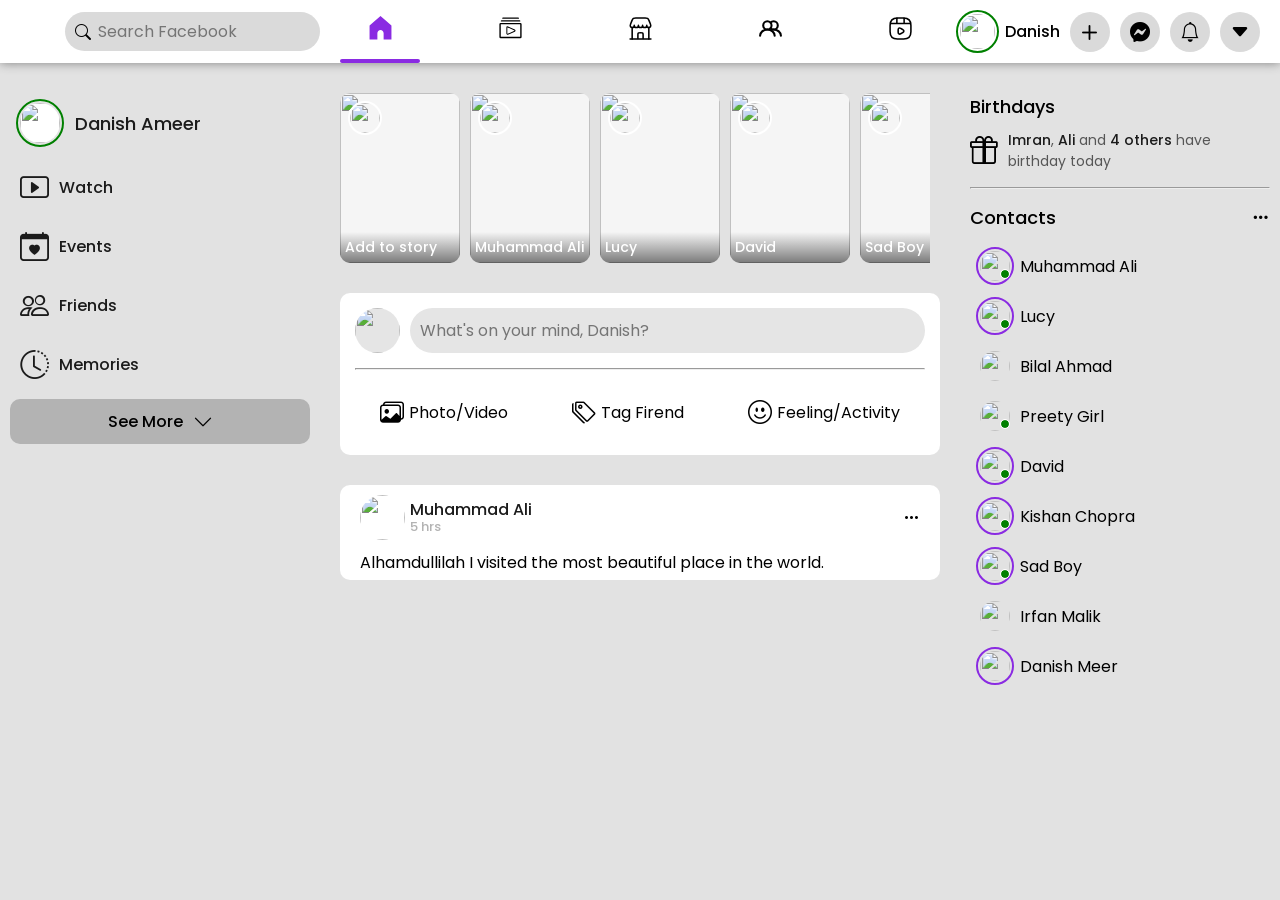
==== homepage.html @ 8c3e6c97 "first commit" ====
<!DOCTYPE html>
<html lang="en">

<head>
    <meta charset="UTF-8">
    <meta name="viewport" content="width=device-width, initial-scale=1.0">
    <title>Facebook</title>
    <link rel="shortcut icon"
        href="https://upload.wikimedia.org/wikipedia/commons/thumb/b/b9/2023_Facebook_icon.svg/960px-2023_Facebook_icon.svg.png?_=20231011122028"
        type="image/x-icon">
    <link rel="stylesheet" href="https://cdn.jsdelivr.net/npm/bootstrap-icons@1.13.1/font/bootstrap-icons.min.css">
    <link rel="stylesheet" href="root.css">
    <link rel="stylesheet" href="homepage.css">
</head>

<body>
    <!-- navbar -->
    <nav>
        <div class="nav-cont">
            <div class="left-side">
                <div class="logo">
                    <img width="30px"
                        src="https://upload.wikimedia.org/wikipedia/commons/thumb/b/b9/2023_Facebook_icon.svg/960px-2023_Facebook_icon.svg.png?_=20231011122028"
                        alt="">
                </div>
                <div class="search-input">
                    <label for="search">
                        <i class="bi bi-search"></i>
                    </label>
                    <input type="text" placeholder="Search Facebook" name="search" id="search">
                </div>
            </div>
            <ul class="nav-menu">
                <li class="active">
                    <a href="">
                        <svg width="256px" height="256px" viewBox="0 0 16 16" fill="none"
                            xmlns="http://www.w3.org/2000/svg">
                            <g id="SVGRepo_bgCarrier" stroke-width="0"></g>
                            <g id="SVGRepo_tracerCarrier" stroke-linecap="round" stroke-linejoin="round"></g>
                            <g id="SVGRepo_iconCarrier">
                                <path
                                    d="M1 6V15H6V11C6 9.89543 6.89543 9 8 9C9.10457 9 10 9.89543 10 11V15H15V6L8 0L1 6Z"
                                    fill="bluevoilet"></path>
                            </g>
                        </svg>
                    </a>
                    <span class="tool-tip">Home</span>
                </li>
                <li>
                    <a href="">
                        <svg fill="#000000" width="256px" height="256px" viewBox="0 0 36 36" version="1.1"
                            preserveAspectRatio="xMidYMid meet" xmlns="http://www.w3.org/2000/svg"
                            xmlns:xlink="http://www.w3.org/1999/xlink">
                            <g id="SVGRepo_bgCarrier" stroke-width="0"></g>
                            <g id="SVGRepo_tracerCarrier" stroke-linecap="round" stroke-linejoin="round"></g>
                            <g id="SVGRepo_iconCarrier">
                                <title>video-gallery-line</title>
                                <path
                                    d="M32.12,10H3.88A1.88,1.88,0,0,0,2,11.88V30.12A1.88,1.88,0,0,0,3.88,32H32.12A1.88,1.88,0,0,0,34,30.12V11.88A1.88,1.88,0,0,0,32.12,10ZM32,30H4V12H32Z"
                                    class="clr-i-outline clr-i-outline-path-1"></path>
                                <path d="M30.14,3h0a1,1,0,0,0-1-1h-22a1,1,0,0,0-1,1h0V4h24Z"
                                    class="clr-i-outline clr-i-outline-path-2"></path>
                                <path d="M32.12,7V7a1,1,0,0,0-1-1h-26a1,1,0,0,0-1,1h0V8h28Z"
                                    class="clr-i-outline clr-i-outline-path-3"></path>
                                <path
                                    d="M12.82,26.79a1.74,1.74,0,0,0,.93.28,1.68,1.68,0,0,0,.69-.15l9.77-4.36a1.69,1.69,0,0,0,0-3.1L14.44,15.1a1.7,1.7,0,0,0-2.39,1.55v8.72A1.7,1.7,0,0,0,12.82,26.79Zm.63-10.14a.29.29,0,0,1,.14-.25.3.3,0,0,1,.16,0,.27.27,0,0,1,.12,0l9.77,4.35a.29.29,0,0,1,.18.28.28.28,0,0,1-.18.27l-9.77,4.36a.28.28,0,0,1-.28,0,.31.31,0,0,1-.14-.25Z"
                                    class="clr-i-outline clr-i-outline-path-4"></path>
                                <rect x="0" y="0" width="36" height="36" fill-opacity="0"></rect>
                            </g>
                        </svg>
                    </a>
                    <span class="tool-tip">Videos</span>
                </li>
                <li>
                    <a href="">
                        <svg width="256px" height="256px" viewBox="0 0 24 24" fill="none"
                            xmlns="http://www.w3.org/2000/svg" stroke="#000000">
                            <g id="SVGRepo_bgCarrier" stroke-width="0"></g>
                            <g id="SVGRepo_tracerCarrier" stroke-linecap="round" stroke-linejoin="round"></g>
                            <g id="SVGRepo_iconCarrier">
                                <path d="M22 22H2" stroke="#000000" stroke-width="1.5" stroke-linecap="round"></path>
                                <path d="M20 22V11" stroke="#000000" stroke-width="1.5" stroke-linecap="round"></path>
                                <path d="M4 22V11" stroke="#000000" stroke-width="1.5" stroke-linecap="round"></path>
                                <path
                                    d="M16.5278 2H7.47214C6.26932 2 5.66791 2 5.18461 2.2987C4.7013 2.5974 4.43234 3.13531 3.89443 4.21114L2.49081 7.75929C2.16652 8.57905 1.88279 9.54525 2.42867 10.2375C2.79489 10.7019 3.36257 11 3.99991 11C5.10448 11 5.99991 10.1046 5.99991 9C5.99991 10.1046 6.89534 11 7.99991 11C9.10448 11 9.99991 10.1046 9.99991 9C9.99991 10.1046 10.8953 11 11.9999 11C13.1045 11 13.9999 10.1046 13.9999 9C13.9999 10.1046 14.8953 11 15.9999 11C17.1045 11 17.9999 10.1046 17.9999 9C17.9999 10.1046 18.8953 11 19.9999 11C20.6373 11 21.205 10.7019 21.5712 10.2375C22.1171 9.54525 21.8334 8.57905 21.5091 7.75929L20.1055 4.21114C19.5676 3.13531 19.2986 2.5974 18.8153 2.2987C18.332 2 17.7306 2 16.5278 2Z"
                                    stroke="#000000" stroke-width="1.5" stroke-linejoin="round"></path>
                                <path
                                    d="M9.5 21.5V18.5C9.5 17.5654 9.5 17.0981 9.70096 16.75C9.83261 16.522 10.022 16.3326 10.25 16.201C10.5981 16 11.0654 16 12 16C12.9346 16 13.4019 16 13.75 16.201C13.978 16.3326 14.1674 16.522 14.299 16.75C14.5 17.0981 14.5 17.5654 14.5 18.5V21.5"
                                    stroke="#000000" stroke-width="1.5" stroke-linecap="round"></path>
                            </g>
                        </svg>
                    </a>
                    <span class="tool-tip">Shop</span>
                </li>
                <li>
                    <a href="">
                        <svg width="256px" height="256px" viewBox="0 0 24 24" fill="none"
                            xmlns="http://www.w3.org/2000/svg">
                            <g id="SVGRepo_bgCarrier" stroke-width="0"></g>
                            <g id="SVGRepo_tracerCarrier" stroke-linecap="round" stroke-linejoin="round"></g>
                            <g id="SVGRepo_iconCarrier">
                                <circle cx="9" cy="9" r="4" stroke="#000000" stroke-linecap="round"
                                    stroke-linejoin="round" stroke-width="2"></circle>
                                <path d="M16 19C16 15.6863 12.866 13 9 13C5.13401 13 2 15.6863 2 19" stroke="#000000"
                                    stroke-linecap="round" stroke-linejoin="round" stroke-width="2"></path>
                                <path
                                    d="M15 13C17.2091 13 19 11.2091 19 9C19 6.79086 17.2091 5 15 5C13.8053 5 12.7329 5.52375 12 6.35418"
                                    stroke="#000000" stroke-linecap="round" stroke-linejoin="round" stroke-width="2">
                                </path>
                                <path d="M22 19C22 15.6863 18.866 13 15 13C14.1928 13 12.897 12.7069 12 11.7655"
                                    stroke="#000000" stroke-linecap="round" stroke-linejoin="round" stroke-width="2">
                                </path>
                            </g>
                        </svg>
                    </a>
                    <span class="tool-tip">People</span>
                </li>
                <li>
                    <a href="">
                        <svg width="256px" height="256px" viewBox="0 0 24 24" fill="none"
                            xmlns="http://www.w3.org/2000/svg">
                            <g id="SVGRepo_bgCarrier" stroke-width="0"></g>
                            <g id="SVGRepo_tracerCarrier" stroke-linecap="round" stroke-linejoin="round"></g>
                            <g id="SVGRepo_iconCarrier">
                                <path d="M22 15V9C22 4 20 2 15 2H9C4 2 2 4 2 9V15C2 20 4 22 9 22H15C20 22 22 20 22 15Z"
                                    stroke="#000000" stroke-width="1.5" stroke-linecap="round" stroke-linejoin="round">
                                </path>
                                <path d="M2.52002 7.11011H21.48" stroke="#000000" stroke-width="1.5"
                                    stroke-linecap="round" stroke-linejoin="round"></path>
                                <path d="M8.52002 2.11011V6.97011" stroke="#000000" stroke-width="1.5"
                                    stroke-linecap="round" stroke-linejoin="round"></path>
                                <path d="M15.48 2.11011V6.52011" stroke="#000000" stroke-width="1.5"
                                    stroke-linecap="round" stroke-linejoin="round"></path>
                                <path
                                    d="M9.75 14.4501V13.2501C9.75 11.7101 10.84 11.0801 12.17 11.8501L13.21 12.4501L14.25 13.0501C15.58 13.8201 15.58 15.0801 14.25 15.8501L13.21 16.4501L12.17 17.0501C10.84 17.8201 9.75 17.1901 9.75 15.6501V14.4501V14.4501Z"
                                    stroke="#000000" stroke-width="1.5" stroke-miterlimit="10" stroke-linecap="round"
                                    stroke-linejoin="round"></path>
                            </g>
                        </svg>
                    </a>
                    <span class="tool-tip">Reels</span>
                </li>
            </ul>
            <div class="right-side">
                <div class="prof-dets">
                    <div class="prof-img">
                        <img width="30px" src="https://avatars.githubusercontent.com/u/249313678?v=4" alt="">
                    </div>
                    <span class="prof-name">Danish</span>
                </div>
                <div class="add item"><i class="bi bi-plus"></i></div>
                <div class="msg item"><i class="bi bi-messenger"></i></div>
                <div class="noti item"><i class="bi bi-bell"></i></div>
                <div class="more item"><i class="bi bi-caret-down-fill"></i></div>
            </div>
        </div>
    </nav>
    <!-- main section -->

    <main>
        <aside class="aside-left">
            <div class="prof-dets">
                <div class="prof-img">
                    <img src="https://avatars.githubusercontent.com/u/249313678?v=4" alt="">
                </div>
                <span class="prof-name">Danish Ameer</span>
            </div>
            <ul class="more-menu">
                <li>
                    <div class="icon">
                        <i class="bi bi-play-btn"></i>
                    </div>
                    <span class="item-name">Watch</span>
                </li>
                <li>
                    <div class="icon">
                        <i class="bi bi-calendar-heart"></i>
                    </div>
                    <span class="item-name">Events</span>
                </li>
                <li>
                    <div class="icon">
                        <i class="bi bi-people"></i>
                    </div>
                    <span class="item-name">Friends</span>
                </li>
                <li>
                    <div class="icon">
                        <i class="bi bi-clock-history"></i>
                    </div>
                    <span class="item-name">Memories</span>
                </li>
            </ul>
            <button type="button">See More <i class="bi bi-chevron-down"></i></button>
        </aside>
        <section class="main-sec-cont">
            <div class="stories-cont">
                <div class="story ">
                    <div class="bg-img">
                        <img src="https://avatars.githubusercontent.com/u/249313678?v=4" alt="">
                    </div>
                    <div class="prof-img">
                        <img src="https://png.pngtree.com/png-vector/20190507/ourmid/pngtree-vector-plus-icon-png-image_1024584.jpg"
                            alt="">
                    </div>
                    <p class="prof-name">Add to story</p>
                </div>
                <div class="story ">
                    <div class="bg-img">
                        <img src="https://encrypted-tbn0.gstatic.com/images?q=tbn:ANd9GcSyyowoSVfkyLYwXK9hu4rnxedc4bpTRmpwbg&s"
                            alt="">
                    </div>
                    <div class="prof-img">
                        <img src="https://media.easy-peasy.ai/4e600a82-8aac-4abb-95cd-f87cc9125a0f/18ea5802-d34e-4fbb-91e2-99baebb2eac9_medium.webp"
                            alt="">
                    </div>
                    <p class="prof-name">Muhammad Ali</p>
                </div>
                <div class="story ">
                    <div class="bg-img">
                        <img src="https://encrypted-tbn0.gstatic.com/images?q=tbn:ANd9GcRaJtcr0tvJyIJ3bU47oInK6UML7edSPDp4Lg&s"
                            alt="">
                    </div>
                    <div class="prof-img">
                        <img src="https://encrypted-tbn0.gstatic.com/images?q=tbn:ANd9GcSJkeHjJyHrtDaFXxUzGBcpQUnS7YbdPcg_ew&s"
                            alt="">
                    </div>
                    <p class="prof-name">Lucy</p>
                </div>
                <div class="story ">
                    <div class="bg-img">
                        <img src="https://media.istockphoto.com/id/1464853466/photo/place-of-work.jpg?s=612x612&w=0&k=20&c=Jn0W-oZdBjtm80gWhWzropUeWoODxYrxbWIkniAbhGc="
                            alt="">
                    </div>
                    <div class="prof-img">
                        <img src="https://photos.peopleimages.com/picture/202303/2681929-happy-black-man-mature-or-selfie-portrait-for-about-us-company-profile-picture-or-ceo-business-introduction.-smile-face-or-corporate-photography-of-manager-person-worker-or-employee-social-media-fit_400_400.jpg"
                            alt="">
                    </div>
                    <p class="prof-name">David</p>
                </div>
                <div class="story ">
                    <div class="bg-img">
                        <img src="https://encrypted-tbn0.gstatic.com/images?q=tbn:ANd9GcSh-D4uCWFrKYo9IDyHo9h3dfIRIH28ISHL2Q&s"
                            alt="">
                    </div>
                    <div class="prof-img">
                        <img src="https://encrypted-tbn0.gstatic.com/images?q=tbn:ANd9GcQz1mHFSD9UAf9NKkI7_buBIIOdn6AY5rxqAA&s"
                            alt="">
                    </div>
                    <p class="prof-name">Sad Boy</p>
                </div>
                <div class="story ">
                    <div class="bg-img">
                        <img src="https://encrypted-tbn0.gstatic.com/images?q=tbn:ANd9GcTbkA5cUFYkaRHriVeLFilkXeFhyjv252KnuA&s"
                            alt="">
                    </div>
                    <div class="prof-img">
                        <img src="https://encrypted-tbn0.gstatic.com/images?q=tbn:ANd9GcQ-23dNQNIIkiwIhbvD9lIvOMR7Zm26zTYkqw&s"
                            alt="">
                    </div>
                    <p class="prof-name">Kishan Chopra</p>
                </div>
                <div class="story ">
                    <div class="bg-img">
                        <img src="https://encrypted-tbn0.gstatic.com/images?q=tbn:ANd9GcSG32E9VTuCu1IW-3ut6RhnjlSixevcps2TuQ&s"
                            alt="">
                    </div>
                    <div class="prof-img">
                        <img src="https://scontent.fmux3-1.fna.fbcdn.net/v/t1.6435-9/50709916_2341211132831811_113607541451128832_n.jpg?_nc_cat=111&ccb=1-7&_nc_sid=1d70fc&_nc_ohc=S-Qa67lyi58Q7kNvwFRO7CC&_nc_oc=AdptmBiIepZ-dM-hOTfy1mi5b1whLYm_A-idLz_Z0bTMRWYeZ6iFYXzIFU-i2W3F_Q8&_nc_zt=23&_nc_ht=scontent.fmux3-1.fna&_nc_gid=CJhm027yJUnaJ3rhffE8vA&oh=00_Af1sWTPNnsTs9FbyLO6IcBuC59jq0GmxvsFl0gyFw9_kSg&oe=6A11D015"
                            alt="">
                    </div>
                    <p class="prof-name">Danish Meer</p>
                </div>
            </div>

            <!-- add new post  -->


            <div class="add-new-card">
                <div class="prof-cont">
                    <div class="prof-img">
                        <img src="https://avatars.githubusercontent.com/u/249313678?v=4" alt="">
                    </div>
                    <div class="input-cont">
                        <input type="text" name="addNew" id="addNew" placeholder="What's on your mind, Danish?">
                    </div>
                </div>
                <hr>
                <div class="others">
                    <div class="item">
                        <i class="bi bi-images"></i><span class="item-name">Photo/Video</span>
                    </div>
                    <div class="item">
                        <i class="bi bi-tags"></i><span class="item-name">Tag Firend</span>
                    </div>
                    <div class="item">
                        <i class="bi bi-emoji-smile "></i><span class="item-name">Feeling/Activity</span>
                    </div>
                </div>
            </div>
            <!-- posts container -->

            <div class="posts-cont">
                <div class="post">
                    <div class="header">
                        <div class="prof-dets">
                            <div class="prof-img">
                                <img src="https://avatars.githubusercontent.com/u/249313678?v=4" alt="">
                            </div>
                            <div class="o-dets">
                                <p class="name">Muhammad Ali</p>
                                <p class="time">5 hrs</p>
                            </div>
                        </div>
                        <i class="bi bi-three-dots"></i>
                    </div>
                    <div class="body">
                        <p class="post-desc">Alhamdullilah I visited the most beautiful place in the world. </p>
                        <div class="post-img">
                            <img src="https://encrypted-tbn0.gstatic.com/images?q=tbn:ANd9GcT77kRMbeD5YNk72VRYE_g3BElUilWmkKG0Ug&s"
                                alt="">
                        </div>
                    </div>
                </div>
            </div>
            <!-- ----------------------------------------- -->
        </section>
        <aside class="aside-right">
            <div class="birthday">
                <p class="title">Birthdays</p>
                <div class="dts-cont">
                    <i class="bi bi-gift"></i>
                    <p class="desc">
                        <b>Imran</b>, <b>Ali</b> and <b>4 others</b> have birthday today
                    </p>
                </div>
            </div>
            <hr>
            <div class="contacts">
                <p class="title"><span>Contacts</span> <i class="bi bi-three-dots"></i></p>
                <ul class="contact-menu">
                    <li class="story">
                        <div class="img-cont">
                            <div class="prof-img">
                                <img src="https://media.easy-peasy.ai/4e600a82-8aac-4abb-95cd-f87cc9125a0f/18ea5802-d34e-4fbb-91e2-99baebb2eac9_medium.webp"
                                    alt="">
                            </div>
                            <div class="online-dot"></div>
                        </div>
                        <div class="prof-name">Muhammad Ali</div>
                    </li>
                    <li class="story">
                        <div class="img-cont">
                            <div class="prof-img">
                                <img src="https://encrypted-tbn0.gstatic.com/images?q=tbn:ANd9GcSJkeHjJyHrtDaFXxUzGBcpQUnS7YbdPcg_ew&s"
                                    alt="">
                            </div>
                            <div class="online-dot"></div>
                        </div>
                        <div class="prof-name">Lucy</div>
                    </li>
                    <li>
                        <div class="img-cont">
                            <div class="prof-img">
                                <img src="https://png.pngtree.com/png-vector/20230831/ourmid/pngtree-man-avatar-image-for-profile-png-image_9197908.png"
                                    alt="">
                            </div>
                        </div>
                        <div class="prof-name">Bilal Ahmad</div>
                    </li>
                    <li>
                        <div class="img-cont">
                            <div class="prof-img">
                                <img src="https://encrypted-tbn0.gstatic.com/images?q=tbn:ANd9GcQrO2BAJjCnm-GXIKCAHYJ-S8gvEP3we1zn-g&s"
                                    alt="">
                            </div>
                            <div class="online-dot"></div>
                        </div>
                        <div class="prof-name">Preety Girl</div>
                    </li>
                    <li class="story">
                        <div class="img-cont">
                            <div class="prof-img">
                                <img src="https://photos.peopleimages.com/picture/202303/2681929-happy-black-man-mature-or-selfie-portrait-for-about-us-company-profile-picture-or-ceo-business-introduction.-smile-face-or-corporate-photography-of-manager-person-worker-or-employee-social-media-fit_400_400.jpg"
                                    alt="">
                            </div>
                            <div class="online-dot"></div>
                        </div>
                        <div class="prof-name">David</div>
                    </li>
                    <li class="story">
                        <div class="img-cont">
                            <div class="prof-img">
                                <img src="https://encrypted-tbn0.gstatic.com/images?q=tbn:ANd9GcQ-23dNQNIIkiwIhbvD9lIvOMR7Zm26zTYkqw&s"
                                    alt="">
                            </div>
                            <div class="online-dot"></div>
                        </div>
                        <div class="prof-name">Kishan Chopra</div>
                    </li>
                    <li class="story">
                        <div class="img-cont">
                            <div class="prof-img">
                                <img src="https://encrypted-tbn0.gstatic.com/images?q=tbn:ANd9GcQz1mHFSD9UAf9NKkI7_buBIIOdn6AY5rxqAA&s"
                                    alt="">
                            </div>
                            <div class="online-dot"></div>
                        </div>
                        <div class="prof-name">Sad Boy</div>
                    </li>
                    <li>
                        <div class="img-cont">
                            <div class="prof-img">
                                <img src="https://encrypted-tbn0.gstatic.com/images?q=tbn:ANd9GcQmBTvX6oxm-0qkAXBAo6LDeZBYQ4RMPyHiAw&s"
                                    alt="">
                            </div>
                        </div>
                        <div class="prof-name">Irfan Malik</div>
                    </li>
                    <li class="story">
                        <div class="img-cont">
                            <div class="prof-img">
                                <img src="https://scontent.fmux3-1.fna.fbcdn.net/v/t1.6435-9/50709916_2341211132831811_113607541451128832_n.jpg?_nc_cat=111&ccb=1-7&_nc_sid=1d70fc&_nc_ohc=S-Qa67lyi58Q7kNvwFRO7CC&_nc_oc=AdptmBiIepZ-dM-hOTfy1mi5b1whLYm_A-idLz_Z0bTMRWYeZ6iFYXzIFU-i2W3F_Q8&_nc_zt=23&_nc_ht=scontent.fmux3-1.fna&_nc_gid=CJhm027yJUnaJ3rhffE8vA&oh=00_Af1sWTPNnsTs9FbyLO6IcBuC59jq0GmxvsFl0gyFw9_kSg&oe=6A11D015"
                                    alt="">
                            </div>
                        </div>
                        <div class="prof-name">Danish Meer</div>
                    </li>
                </ul>
            </div>
        </aside>
    </main>
</body>

</html>
---- root.css ----
@import url('https://fonts.googleapis.com/css2?family=Poppins:ital,wght@0,100;0,200;0,300;0,400;0,500;0,600;0,700;0,800;0,900;1,100;1,200;1,300;1,400;1,500;1,600;1,700;1,800;1,900&display=swap');

* {
    padding: 0;
    margin: 0;
    box-sizing: border-box;
}

body {
    font-family: "Poppins", Segoe UI Historic, Segoe UI, Helvetica, Arial, sans-serif;
}

input,
button {
    font-family: "Poppins", sans-serif !important;
}
---- homepage.css ----
body {
    background-color: rgb(226, 226, 226);
}

nav {
    position: relative;
    width: 100%;
    box-shadow: 0 0 10px grey;
    background-color: #fff;
}

nav .nav-cont {
    display: grid;
    grid-template-columns: 300px 1fr 300px;
    padding: 0 20px;
    align-items: center;
    height: 63px;
}

/* left side of nav bar */
nav .nav-cont .left-side {
    display: grid;
    grid-template-columns: 40px 1fr;
    gap: 5px;
    align-items: center;
}

nav .nav-cont .left-side .logo {
    height: 40px;
}

nav .nav-cont .left-side .logo img {
    height: 100%;
    width: auto;
}

nav .nav-cont .left-side .search-input {
    position: relative;
    overflow: hidden;
    border-radius: 100px;
    background-color: rgb(218, 218, 218);
}

nav .nav-cont .left-side .search-input label {
    position: absolute;
    top: 50%;
    transform: translateY(-50%);
    left: 10px;
}

nav .nav-cont .left-side .search-input input {
    padding: 7px 7px 7px 33px;
    font-size: 16px;
    background-color: transparent;
    border: none;
    outline: none;
}

nav .nav-cont .nav-menu {
    list-style: none;
    padding: 0 20px;
    display: flex;
    position: relative;
    justify-content: space-between;
    align-items: center;
}

nav .nav-cont .nav-menu li {
    position: relative;
    max-width: 80px;
    display: flex;
    justify-content: center;
    align-items: center;
    width: 100%;
}

nav .nav-cont .nav-menu li svg {
    width: 25px;
    height: 25px;
}

nav .nav-cont .nav-menu li.active svg {
    fill: blueviolet;
}

nav .nav-cont .nav-menu li.active::after {
    content: '';
    position: absolute;
    left: 0;
    bottom: -15px;
    border-radius: 100px;
    width: 100%;
    background-color: blueviolet;
    height: 4px;
}

nav .nav-cont .nav-menu li a {
    text-decoration: none;
}

nav .nav-cont .nav-menu li .tool-tip {
    position: absolute;
    bottom: -30px;
    background-color: #fff;
    border-radius: 5px;
    box-shadow: 1px 1px 5px rgba(0, 0, 0, 0.1);
    padding: 5px 10px;
    opacity: 0;
    pointer-events: none;
    transition: all 0.3s ease;
}

nav .nav-cont .nav-menu li:hover .tool-tip {
    opacity: 1;
    bottom: -60px;
}

nav .nav-cont .right-side {
    justify-content: space-between;
    align-items: center;
    display: flex;
}

nav .nav-cont .right-side .prof-dets {
    display: flex;
    align-items: center;
    gap: 10px;
}

nav .nav-cont .right-side .prof-dets .prof-img {
    height: 35px;
    width: 35px;
    border-radius: 50%;
    overflow: hidden;
    outline: 2px solid green;
    outline-offset: 2px;
}

nav .nav-cont .right-side .prof-dets .prof-img img {
    width: 100%;
    height: 100%;
    object-fit: cover;
}

nav .nav-cont .right-side .prof-dets .prof-name {
    font-weight: 500;
}

nav .nav-cont .right-side .item {
    background-color: rgb(218, 218, 218);
    width: 40px;
    height: 40px;
    border-radius: 50%;
    display: flex;
    justify-content: center;
    align-items: center;
    cursor: pointer;
    font-size: 20px;
}

nav .nav-cont .right-side .item:hover {
    background-color: rgb(230, 230, 230);
}

nav .nav-cont .right-side .item i {
    display: flex;
    justify-content: center;
    align-items: center;
}

nav .nav-cont .right-side .item.add {
    font-size: 30px;
}

/* mains ection */

main {
    height: calc(100vh - 70px);
    overflow: hidden;
    display: grid;
    grid-template-columns: 320px 1fr 320px;
    gap: 20px;
}

main .aside-left::-webkit-scrollbar {
    display: none;
}

main .aside-left {
    overflow-x: hidden;
    overflow: scroll;
    height: 100%;
    padding: 30px 10px;
}

main .aside-left .prof-dets {
    display: flex;
    align-items: center;
    gap: 15px;
    cursor: pointer;
    padding: 10px;
    border-radius: 10px;
    margin-bottom: 10px;
}

main .aside-left .prof-dets:hover {
    background-color: rgb(218, 218, 218);
}

main .aside-left .prof-dets .prof-img {
    width: 40px;
    height: 40px;
    border-radius: 50%;
    outline: 2px solid green;
    outline-offset: 2px;
    overflow: hidden;
}

main .aside-left .prof-dets .prof-img img {
    width: 100%;
    height: 100%;
    background-color: #fff;
}

main .aside-left .prof-dets .prof-name {
    font-size: 18px;
    font-weight: 500;
    color: #1b1b1b;
}

/* ul of left aside */

.aside-left .more-menu {
    display: grid;
    grid-template-columns: 1fr;
    gap: 10px;
    margin-bottom: 10px;
}

.aside-left .more-menu li {
    padding: 10px;
    display: flex;
    align-items: center;
    border-radius: 10px;
    gap: 10px;
    color: #1b1b1b;
    cursor: pointer;
}

.aside-left .more-menu li:hover {
    background-color: rgb(218, 218, 218);
}

.aside-left .more-menu li .icon i {
    font-size: 29px;
    display: flex;
    justify-content: center;
    align-items: center;
}

.aside-left .more-menu li .item-name {
    font-weight: 500;
}

.aside-left>button {
    width: 100%;
    padding: 10px 20px;
    cursor: pointer;
    border-radius: 10px;
    background-color: rgb(179, 179, 179);
    border: none;
    font-weight: 500;
    font-size: 16px;
    display: flex;
    justify-content: center;
    align-items: center;
    gap: 10px;
}

.aside-left>button:hover {
    background-color: rgb(150, 150, 150);
}

.aside-left>button i {
    font-size: 20px;
    display: flex;
    justify-content: center;
    align-items: center;
}

/* main section container */
.main-sec-cont::-webkit-scrollbar {
    display: none;
}

.main-sec-cont {
    padding: 30px 0;
    overflow: scroll;
    overflow-x: hidden;
}

/* stories */

.main-sec-cont .stories-cont::-webkit-scrollbar {
    display: none;
}

.main-sec-cont .stories-cont {
    display: grid;
    grid-template-columns: repeat(8, 1fr);
    gap: 10px;
    overflow: scroll;
    overflow-y: hidden;
    width: calc(100vw - 690px);
}

.main-sec-cont .stories-cont .story {
    position: relative;
    width: 120px;
    height: 170px;
    border-radius: 10px;
    cursor: pointer;
    overflow: hidden;
}

.main-sec-cont .stories-cont .story .bg-img {
    width: 100%;
    background-color: rgb(245, 245, 245);
    height: 100%;
    transition: all 0.3s ease-in-out;
}

.main-sec-cont .stories-cont .story .bg-img img {
    object-fit: cover;
    width: 100%;
    height: 100%;
}

.main-sec-cont .stories-cont .story .prof-name {
    position: absolute;
    bottom: 0;
    left: 0;
    font-weight: 500;
    font-size: 14px;
    padding: 5px;
    color: #fff;
    width: 100%;
    background: linear-gradient(to top, rgba(0, 0, 0, 0.5), rgba(0, 0, 0, 0));
}

.main-sec-cont .stories-cont .story .prof-img {
    width: 30px;
    height: 30px;
    border-radius: 50%;
    outline: 2px solid #fff;
    position: absolute;
    top: 10px;
    left: 10px;
    overflow: hidden;
}


.main-sec-cont .stories-cont .story .prof-img img {
    width: 100%;
    height: 100%;
    object-fit: cover;
}

.main-sec-cont .stories-cont .story:hover .bg-img {
    scale: 1.05;
}


/* card of adding new posts */

.add-new-card {
    background-color: #fff;
    margin: 30px 0;
    border-radius: 10px;
    padding: 15px;
}

.add-new-card .prof-cont {
    display: grid;
    grid-template-columns: 40px 1fr;
    gap: 15px;
    align-items: center;
    margin-bottom: 15px;
}

.add-new-card .prof-cont .prof-img {
    width: 45px;
    height: 45px;
    border-radius: 50%;
    overflow: hidden;
}

.add-new-card .prof-cont .prof-img img {
    width: 100%;
    height: 100%;
    object-fit: cover;
    background-color: rgba(0, 0, 0, 0.1);
}

.add-new-card .prof-cont input {
    width: 100%;
    border-radius: 1000px;
    padding: 10px;
    border: none;
    background-color: rgb(229, 229, 229);
    font-size: 16px;
}

.add-new-card .others {
    margin-top: 15px;
    display: flex;
    justify-content: space-between;
    padding: 0 10px;
}

.add-new-card .others .item {
    background-color: transparent;
    padding: 10px 15px;
    border-radius: 10px;
    cursor: pointer;
    display: flex;
    align-items: center;
    gap: 5px;
}

.add-new-card .others .item i {
    font-size: 24px;
}

.add-new-card .others .item:hover {
    background-color: rgb(245, 245, 245);
}

/* posts container */

.posts-cont {
    display: grid;
    grid-template-columns: 1fr;
    gap: 20px;
}

.posts-cont .post {
    overflow: hidden;
    background-color: #fff;
    border-radius: 10px;
}

.posts-cont .post .header {
    display: flex;
    padding: 10px 20px;
    justify-content: space-between;
    align-items: center;
}

.posts-cont .post .header .prof-dets {
    display: flex;
    align-items: center;
    gap: 5px;
}

.posts-cont .post .header .prof-dets .prof-img {
    width: 45px;
    height: 45px;
    overflow: hidden;
    border-radius: 50%;
}

.posts-cont .post .header .prof-dets .prof-img img {
    width: 100%;
    height: 100%;
    object-fit: cover;
}

.posts-cont .post .header .prof-dets .o-dets {
    line-height: 1.2;
}

.posts-cont .post .header .prof-dets .o-dets .name {
    font-size: 16px;
    color: #1b1b1b;
    font-weight: 500;
}

.posts-cont .post .header>i {
    cursor: pointer;
}

.posts-cont .post .header .prof-dets .o-dets .time {
    font-size: 13px;
    font-weight: 500;
    color: rgb(179, 179, 179);
}


.posts-cont .post .body p {
    padding: 0 20px 5px 20px;
}

.posts-cont .post .body .post-img {
    width: 100%;
}

.posts-cont .post .body .post-img img {
    width: 100%;
    height: auto;
    display: flex;
}

/* right aside section */

main .aside-right::-webkit-scrollbar {
    display: none;
}

main .aside-right {
    overflow-x: hidden;
    width: 100%;
    overflow: scroll;
    height: 100%;
    padding: 30px 10px;
}

main .aside-right .birthday {
    padding-bottom: 15px;
}

main .aside-right .contacts {
    padding: 15px 0;
}

main .aside-right .birthday .title,
main .aside-right .contacts .title {
    font-size: 18px;
    font-weight: 500;
    display: flex;
    justify-content: space-between;
    align-items: center;
    margin-bottom: 10px;
}

main .aside-right .birthday .dts-cont {
    display: flex;
    align-items: center;
    gap: 10px;
}

main .aside-right .birthday .dts-cont i {
    font-size: 28px;
}

main .aside-right .birthday .dts-cont .desc {
    font-size: 14px;
    color: rgba(29, 29, 29, 0.712);

}

main .aside-right .birthday .dts-cont .desc b {
    font-weight: 500;
    color: #1b1b1b;
}

/* contacts */

.contacts .title i {
    cursor: pointer;
}

.contacts .contact-menu {
    display: grid;
    grid-template-columns: 1fr;
}

.contacts .contact-menu li {
    display: flex;
    align-items: center;
    gap: 10px;
    padding: 10px;
    border-radius: 10px;
    cursor: pointer;
}

.contacts .contact-menu li:hover {
    background-color: rgb(218, 218, 218);
}

.contacts .contact-menu li .img-cont {
    position: relative;
}

.contacts .contact-menu li .img-cont .prof-img {
    width: 30px;
    height: 30px;
    overflow: hidden;
    border-radius: 50%;
}

.contacts .contact-menu li.story .img-cont .prof-img {
    outline: 2px solid blueviolet;
    outline-offset: 2px;
}

.contacts .contact-menu li .img-cont .prof-img img {
    width: 100%;
    height: 100%;
    object-fit: cover;
}

.contacts .contact-menu li .img-cont .online-dot {
    background-color: green;
    border-radius: 50%;
    outline: 1px solid #fff;
    position: absolute;
    bottom: 3px;
    right: 3%;
    width: 8px;
    height: 8px;
}
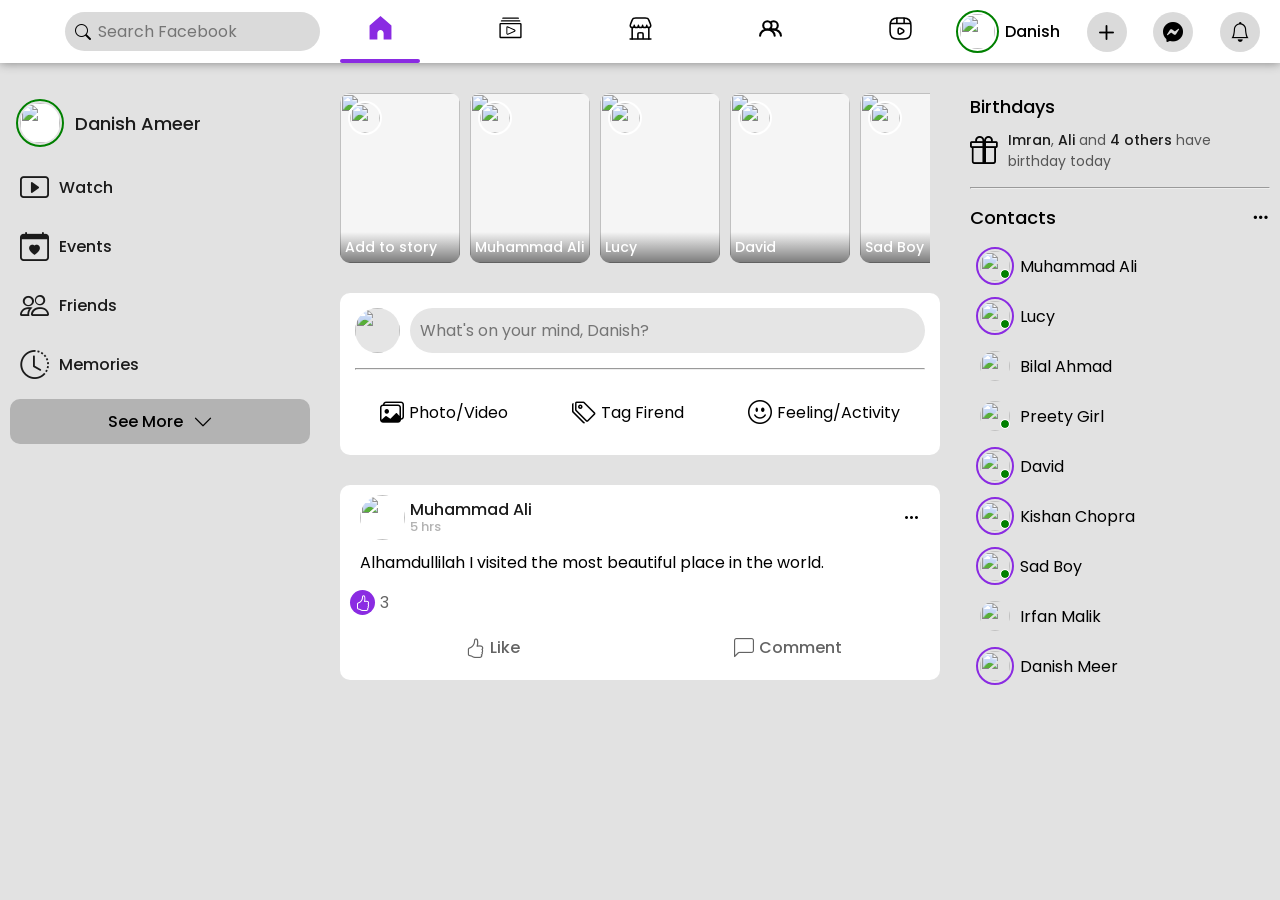
==== commit 2620f6a2: "Responsive ness" ====
--- a/homepage.html
+++ b/homepage.html
@@ -11,6 +11,8 @@
     <link rel="stylesheet" href="https://cdn.jsdelivr.net/npm/bootstrap-icons@1.13.1/font/bootstrap-icons.min.css">
     <link rel="stylesheet" href="root.css">
     <link rel="stylesheet" href="homepage.css">
+    <link rel="stylesheet" href="home1250.css">
+    <link rel="stylesheet" href="home768.css">
 </head>
 
 <body>
@@ -23,11 +25,13 @@
                         src="https://upload.wikimedia.org/wikipedia/commons/thumb/b/b9/2023_Facebook_icon.svg/960px-2023_Facebook_icon.svg.png?_=20231011122028"
                         alt="">
                 </div>
-                <div class="search-input">
+                <div class="search-input ">
                     <label for="search">
                         <i class="bi bi-search"></i>
                     </label>
                     <input type="text" placeholder="Search Facebook" name="search" id="search">
+                    <div class="ovelay" onclick="showSearch()">
+                    </div>
                 </div>
             </div>
             <ul class="nav-menu">
@@ -151,13 +155,16 @@
                 <div class="add item"><i class="bi bi-plus"></i></div>
                 <div class="msg item"><i class="bi bi-messenger"></i></div>
                 <div class="noti item"><i class="bi bi-bell"></i></div>
-                <div class="more item"><i class="bi bi-caret-down-fill"></i></div>
+                <div class="more item" id="togleRight"><i class="bi bi-caret-down-fill"></i></div>
             </div>
         </div>
     </nav>
     <!-- main section -->
 
     <main>
+        <div id="togleLeft">
+            <i class="bi bi-chevron-right"></i>
+        </div>
         <aside class="aside-left">
             <div class="prof-dets">
                 <div class="prof-img">
@@ -305,7 +312,8 @@
                     <div class="header">
                         <div class="prof-dets">
                             <div class="prof-img">
-                                <img src="https://avatars.githubusercontent.com/u/249313678?v=4" alt="">
+                                <img src="https://media.easy-peasy.ai/4e600a82-8aac-4abb-95cd-f87cc9125a0f/18ea5802-d34e-4fbb-91e2-99baebb2eac9_medium.webp"
+                                    alt="">
                             </div>
                             <div class="o-dets">
                                 <p class="name">Muhammad Ali</p>
@@ -317,15 +325,29 @@
                     <div class="body">
                         <p class="post-desc">Alhamdullilah I visited the most beautiful place in the world. </p>
                         <div class="post-img">
-                            <img src="https://encrypted-tbn0.gstatic.com/images?q=tbn:ANd9GcT77kRMbeD5YNk72VRYE_g3BElUilWmkKG0Ug&s"
-                                alt="">
+                            <img src="https://images.pexels.com/photos/26436664/pexels-photo-26436664.jpeg" alt="">
+                        </div>
+                    </div>
+                    <div class="post-footer">
+                        <div class="like-count">
+                            <i class="bi bi-hand-thumbs-up"></i> 3
+                        </div>
+                        <div class="foot">
+                            <button type="button">
+                                <i class="bi bi-hand-thumbs-up"></i>
+                                Like
+                            </button>
+                            <button type="button">
+                                <i class="bi bi-chat-left"></i>
+                                Comment
+                            </button>
                         </div>
                     </div>
                 </div>
             </div>
             <!-- ----------------------------------------- -->
         </section>
-        <aside class="aside-right">
+        <aside class="aside-right ">
             <div class="birthday">
                 <p class="title">Birthdays</p>
                 <div class="dts-cont">
@@ -430,6 +452,7 @@
             </div>
         </aside>
     </main>
+    <script src="home.js"></script>
 </body>
 
 </html>
--- a/homepage.css
+++ b/homepage.css
@@ -172,6 +172,18 @@
     font-size: 30px;
 }
 
+#togleRight {
+    display: none;
+}
+
+#togleRight i {
+    transition: all 0.3s ease;
+}
+
+#togleRight.active i {
+    rotate: 180deg;
+}
+
 /* mains ection */
 
 main {
@@ -298,6 +310,22 @@
     overflow: scroll;
     overflow-x: hidden;
 }
+
+#togleLeft {
+    position: absolute;
+    left: 0;
+    top: 70px;
+    cursor: pointer;
+    background-color: #fff;
+    width: 30px;
+    height: 30px;
+    border-radius: 0 50% 50% 0;
+    display: none;
+    justify-content: center;
+    align-items: center;
+
+}
+
 
 /* stories */
 
@@ -509,6 +537,63 @@
     width: 100%;
     height: auto;
     display: flex;
+}
+
+.posts-cont .post .post-footer {
+    display: grid;
+    grid-template-columns: 1fr;
+    padding: 10px;
+}
+
+.posts-cont .post .post-footer .like-count {
+    display: flex;
+    align-items: center;
+    gap: 5px;
+    margin-bottom: 10px;
+    color: rgb(100, 100, 100);
+}
+
+.posts-cont .post .post-footer .like-count i {
+    background-color: blueviolet;
+    color: #fff;
+    border-radius: 50%;
+    height: 25px;
+    width: 25px;
+    display: flex;
+    justify-content: center;
+    align-items: center;
+}
+
+.posts-cont .post .post-footer .foot {
+    display: grid;
+    grid-template-columns: 1fr 1fr;
+    gap: 10px;
+}
+
+.posts-cont .post .post-footer .foot button {
+    display: flex;
+    justify-content: center;
+    align-items: center;
+    gap: 5px;
+    border: none;
+    border-radius: 10px;
+    padding: 10px 20px;
+    cursor: pointer;
+    color: rgb(100, 100, 100);
+    font-weight: 500;
+    font-size: 16px;
+    background-color: transparent;
+}
+
+.posts-cont .post .post-footer .foot button:hover {
+    background-color: rgb(240, 240, 240);
+}
+
+.posts-cont .post .post-footer .foot button i {
+    font-size: 20px;
+    display: flex;
+    justify-content: center;
+    align-items: center;
 }
 
 /* right aside section */
--- a/home1250.css
+++ b/home1250.css
@@ -0,0 +1,42 @@
+@media screen and (max-width: 1250px) {
+    body {
+        max-height: 100vh;
+        max-width: 100vw;
+        overflow: hidden !important;
+    }
+
+    .aside-right {
+        position: absolute;
+        background-color: #fff;
+        width: 300px !important;
+        right: -330px;
+        transition: all 0.3s ease;
+        top: 60px;
+        z-index: 10000;
+    }
+
+    #togleRight {
+        display: flex;
+    }
+
+    .aside-right.active {
+        right: 0;
+    }
+
+    main {
+        grid-template-columns: 250px 1fr;
+        padding-right: 20px;
+    }
+
+    .main-sec-cont .stories-cont {
+        width: calc(100vw - 360px);
+    }
+
+    .right-side .prof-name {
+        display: none;
+    }
+
+    nav .nav-cont {
+        grid-template-columns: 85px 1fr 280px;
+    }
+}
--- a/home768.css
+++ b/home768.css
@@ -0,0 +1,72 @@
+@media screen and (max-width: 768px) {
+    body {
+        max-height: 100vh;
+        max-width: 100vw;
+        overflow: hidden !important;
+    }
+
+    .aside-left {
+        position: absolute;
+        background-color: #fff;
+        width: 300px !important;
+        left: -330px;
+        transition: all 0.3s ease;
+        top: 60px;
+        z-index: 10000;
+    }
+
+    .aside-left.active {
+        left: 0;
+    }
+
+    #togleLeft {
+        display: flex;
+        z-index: 100000;
+        transition: all 0.3s ease;
+        box-shadow: 1px 1px 10px rgba(0, 0, 0, 0.4);
+    }
+
+    #togleLeft.active {
+        box-shadow: 1px 1px 10px rgba(0, 0, 0, 0.0);
+        left: 300px;
+    }
+
+    #togleLeft.active i {
+        transition: all 0.3s ease;
+        rotate: 180deg;
+    }
+
+    /* nav input section */
+    .search-input .ovelay {
+        display: inline-block;
+        background-color: transparent;
+        cursor: pointer;
+        width: 100%;
+        height: 100%;
+        position: absolute;
+        left: 0;
+        top: 0;
+    }
+
+
+    .search-input.active {
+        position: fixed !important;
+        top: 14px;
+        left: 70px;
+        z-index: 10000000000;
+    }
+
+    .search-input.active .ovelay {
+        display: none;
+    }
+
+    main {
+        grid-template-columns: 1fr;
+        padding-left: 20px;
+    }
+
+    .main-sec-cont .stories-cont {
+        width: calc(100vw - 40px);
+    }
+
+}
